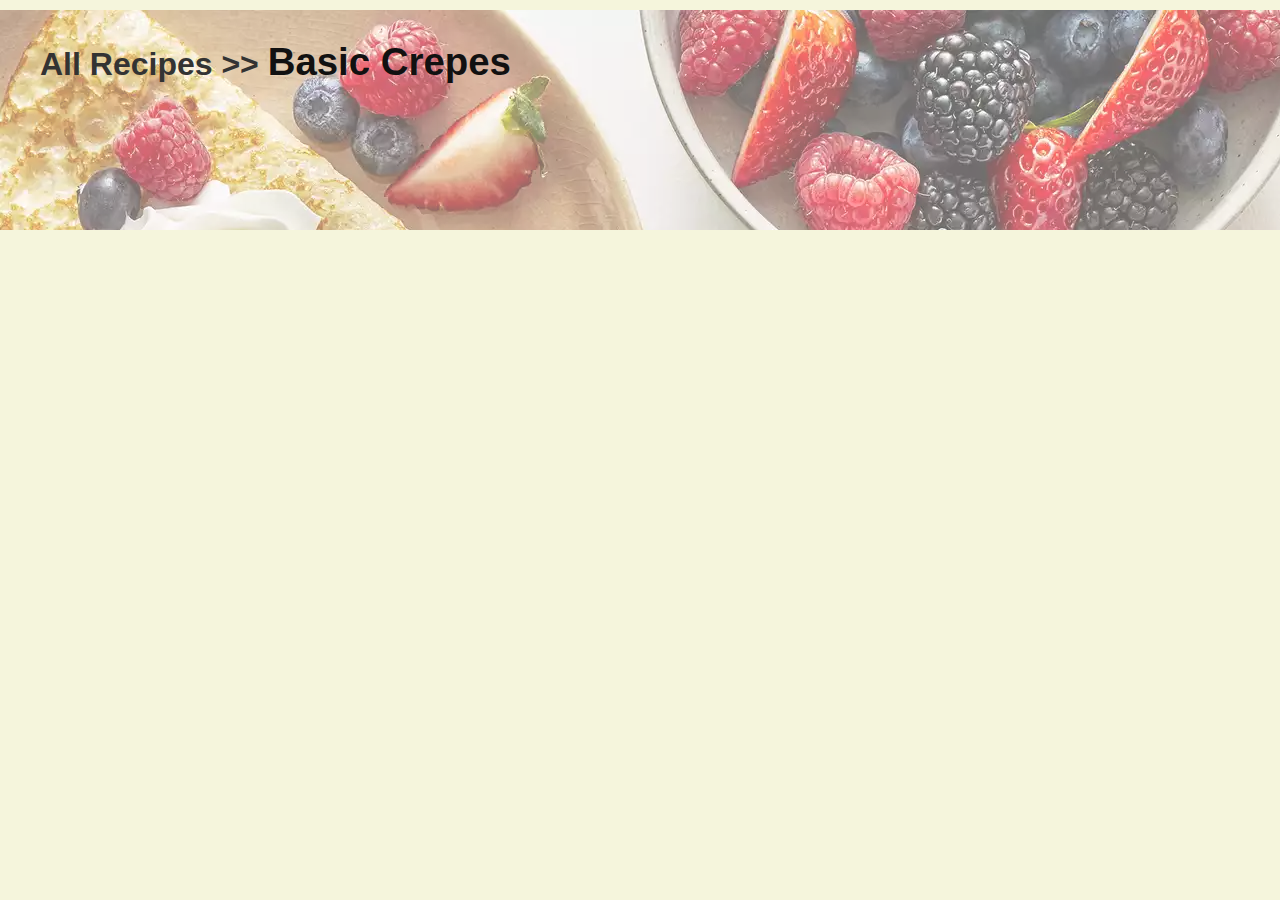
==== recipes/basic-crepes.html @ 04e85353 "main page complete" ====
<!DOCTYPE html>
<html lang="en">
  <head>
    <meta charset="UTF-8" />
    <meta name="viewport" content="width=device-width, initial-scale=1.0" />
    <link rel="stylesheet" href="../resources/styles.css" />
    <title>Basic Crepes</title>
  </head>
  <body>
    <header class="recipe">
      <div>
        <h3>
          <a href="../index.html">All Recipes</a> >> <span>Basic Crepes</span>
        </h3>
      </div>
    </header>
  </body>
</html>
---- resources/styles.css ----
body {
  color: #333333;
  margin: 0 auto;
  font-family: sans-serif;
  background-color: beige;
}

header {
  width: auto;
  max-height: 300px;
}

header.recipe {
  margin: 0;
  padding: 0;
  background-image: url("../resources/basic-crepes.webp");
  height: 220px;
  position: relative;
  object-fit: cover;
}
header div {
  background-color: rgba(255, 255, 255, 40%);
  height: 100%;
}

h1,
h3 {
  padding: 30px;
  font-size: xx-large;
  margin: 10px;
}

.center {
  text-align: center;
}

h3 span {
  font-size: larger;
  color: #111111;
}

h3 a:hover {
  background-color: #333333;
  color: beige;
}

hr {
  margin: 0 10%;
  color: #333333;
}

a {
  text-decoration: none;
  color: #333333;
}
main {
  width: 90%;
  min-height: 90%;
  margin: 0 auto;
  padding: 0 auto;
}

article {
  display: block;
  float: left;
  padding: 4.5%;
  max-width: 25%;
}

img {
  border-radius: 15px;
  box-shadow: 20px -5px 30px #888888;
  width: 100%;
  height: 300px;
  object-fit: cover;
}
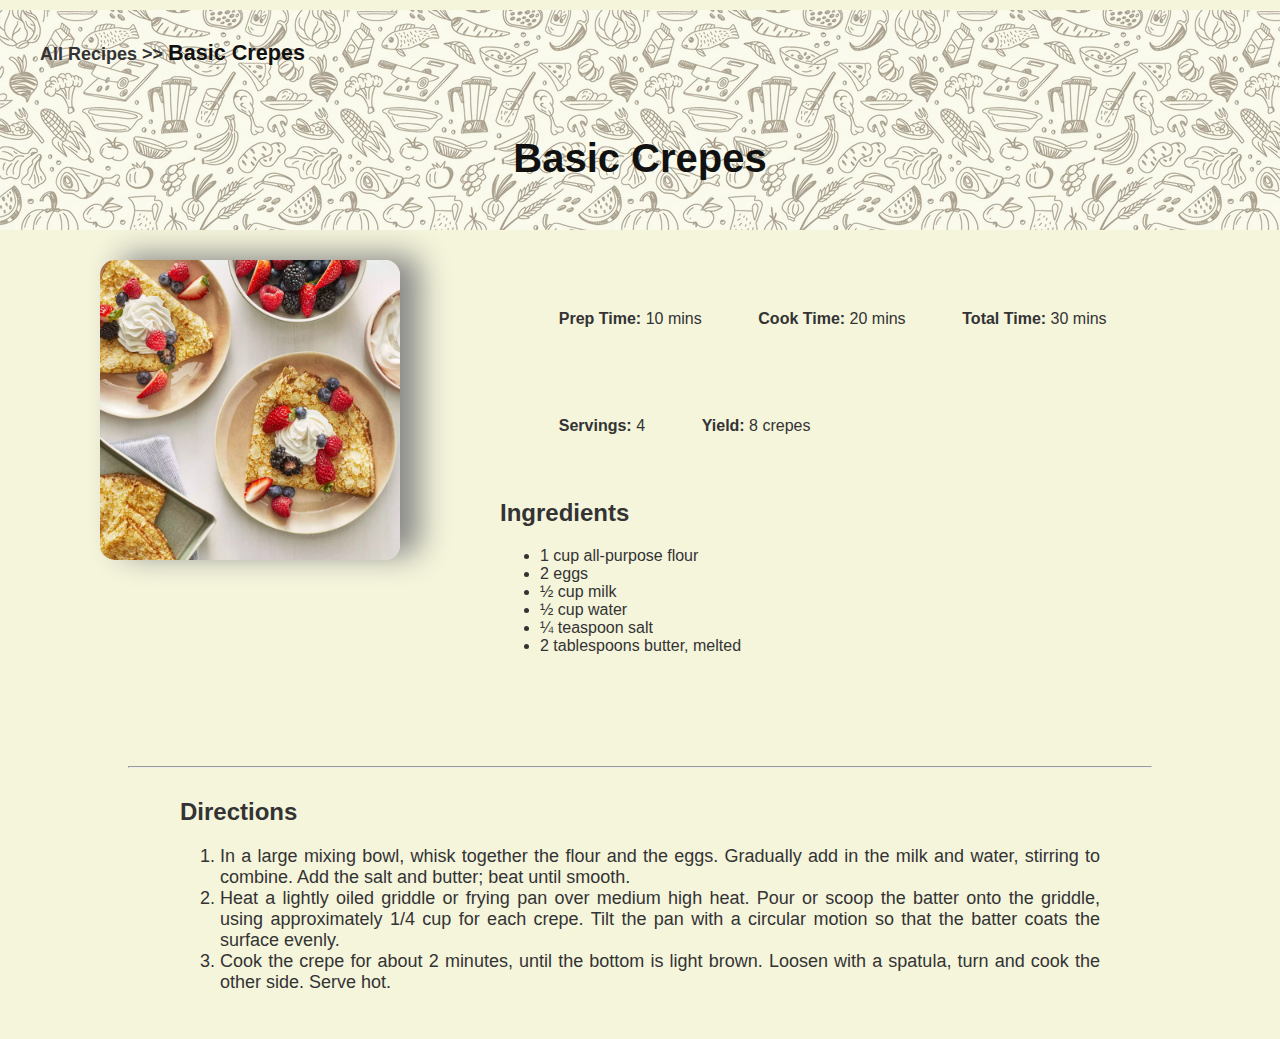
==== commit b73089b7: "add all recipes" ====
--- a/recipes/basic-crepes.html
+++ b/recipes/basic-crepes.html
@@ -12,7 +12,68 @@
         <h3>
           <a href="../index.html">All Recipes</a> >> <span>Basic Crepes</span>
         </h3>
+        <h1 class="center big">Basic Crepes</h1>
       </div>
     </header>
+    <main>
+      <div class="top">
+        <div class="recipe-image">
+          <img src="../resources/basic-crepes.webp" alt="basic-crepes" />
+        </div>
+        <div class="info">
+          <ul>
+            <li class="recipe-item">
+              <p><span class="bold">Prep Time:</span> 10 mins</p>
+            </li>
+            <li class="recipe-item">
+              <p><span class="bold">Cook Time:</span> 20 mins</p>
+            </li>
+            <li class="recipe-item">
+              <p><span class="bold">Total Time:</span> 30 mins</p>
+            </li>
+            <li class="recipe-item">
+              <p><span class="bold">Servings:</span> 4</p>
+            </li>
+            <li class="recipe-item">
+              <p><span class="bold">Yield:</span> 8 crepes</p>
+            </li>
+          </ul>
+        </div>
+        <div class="ingredients">
+          <h2>Ingredients</h2>
+          <ul>
+            <li>1 cup all-purpose flour</li>
+            <li>2 eggs</li>
+            <li>½ cup milk</li>
+            <li>½ cup water</li>
+            <li>¼ teaspoon salt</li>
+            <li>2 tablespoons butter, melted</li>
+          </ul>
+        </div>
+        <div class="space"></div>
+        <hr />
+        <article>
+          <h2>Directions</h2>
+          <ol>
+            <li>
+              In a large mixing bowl, whisk together the flour and the eggs.
+              Gradually add in the milk and water, stirring to combine. Add the
+              salt and butter; beat until smooth.
+            </li>
+            <li>
+              Heat a lightly oiled griddle or frying pan over medium high heat.
+              Pour or scoop the batter onto the griddle, using approximately 1/4
+              cup for each crepe. Tilt the pan with a circular motion so that
+              the batter coats the surface evenly.
+            </li>
+            <li>
+              Cook the crepe for about 2 minutes, until the bottom is light
+              brown. Loosen with a spatula, turn and cook the other side. Serve
+              hot.
+            </li>
+          </ol>
+        </article>
+      </div>
+    </main>
   </body>
 </html>
--- a/resources/styles.css
+++ b/resources/styles.css
@@ -3,6 +3,8 @@
   margin: 0 auto;
   font-family: sans-serif;
   background-color: beige;
+  margin: 0;
+  padding: 0;
 }
 
 header {
@@ -10,23 +12,27 @@
   max-height: 300px;
 }
 
+.big {
+  font-size: 40px;
+  color: #111111;
+}
 header.recipe {
   margin: 0;
   padding: 0;
-  background-image: url("../resources/basic-crepes.webp");
+  background-image: url("../resources/splash.jpg");
   height: 220px;
   position: relative;
   object-fit: cover;
 }
 header div {
-  background-color: rgba(255, 255, 255, 40%);
+  background-color: rgba(245, 245, 220, 0.511);
   height: 100%;
 }
 
 h1,
 h3 {
   padding: 30px;
-  font-size: xx-large;
+  font-size: large;
   margin: 10px;
 }
 
@@ -53,14 +59,14 @@
   text-decoration: none;
   color: #333333;
 }
-main {
+ul.center {
   width: 90%;
   min-height: 90%;
   margin: 0 auto;
   padding: 0 auto;
 }
 
-article {
+li.recipe-item {
   display: block;
   float: left;
   padding: 4.5%;
@@ -74,3 +80,43 @@
   height: 300px;
   object-fit: cover;
 }
+
+.recipe-image {
+  display: block;
+  float: left;
+  max-width: 300px;
+  height: 150px;
+  max-height: 200px;
+  padding: 30px;
+  padding-left: 100px;
+}
+
+.info {
+  display: block;
+  float: right;
+  padding: 20px 120px;
+  padding-left: 10px;
+}
+
+.bold {
+  font-weight: 600;
+}
+
+.space {
+  height: 35px;
+}
+
+.ingredients {
+  padding: 60px 500px;
+}
+
+article {
+  margin: 0 auto;
+  text-align:justify;
+  padding: 10px 180px;
+  padding-bottom: 30px;
+}
+
+article li {
+  font-size: large;
+}